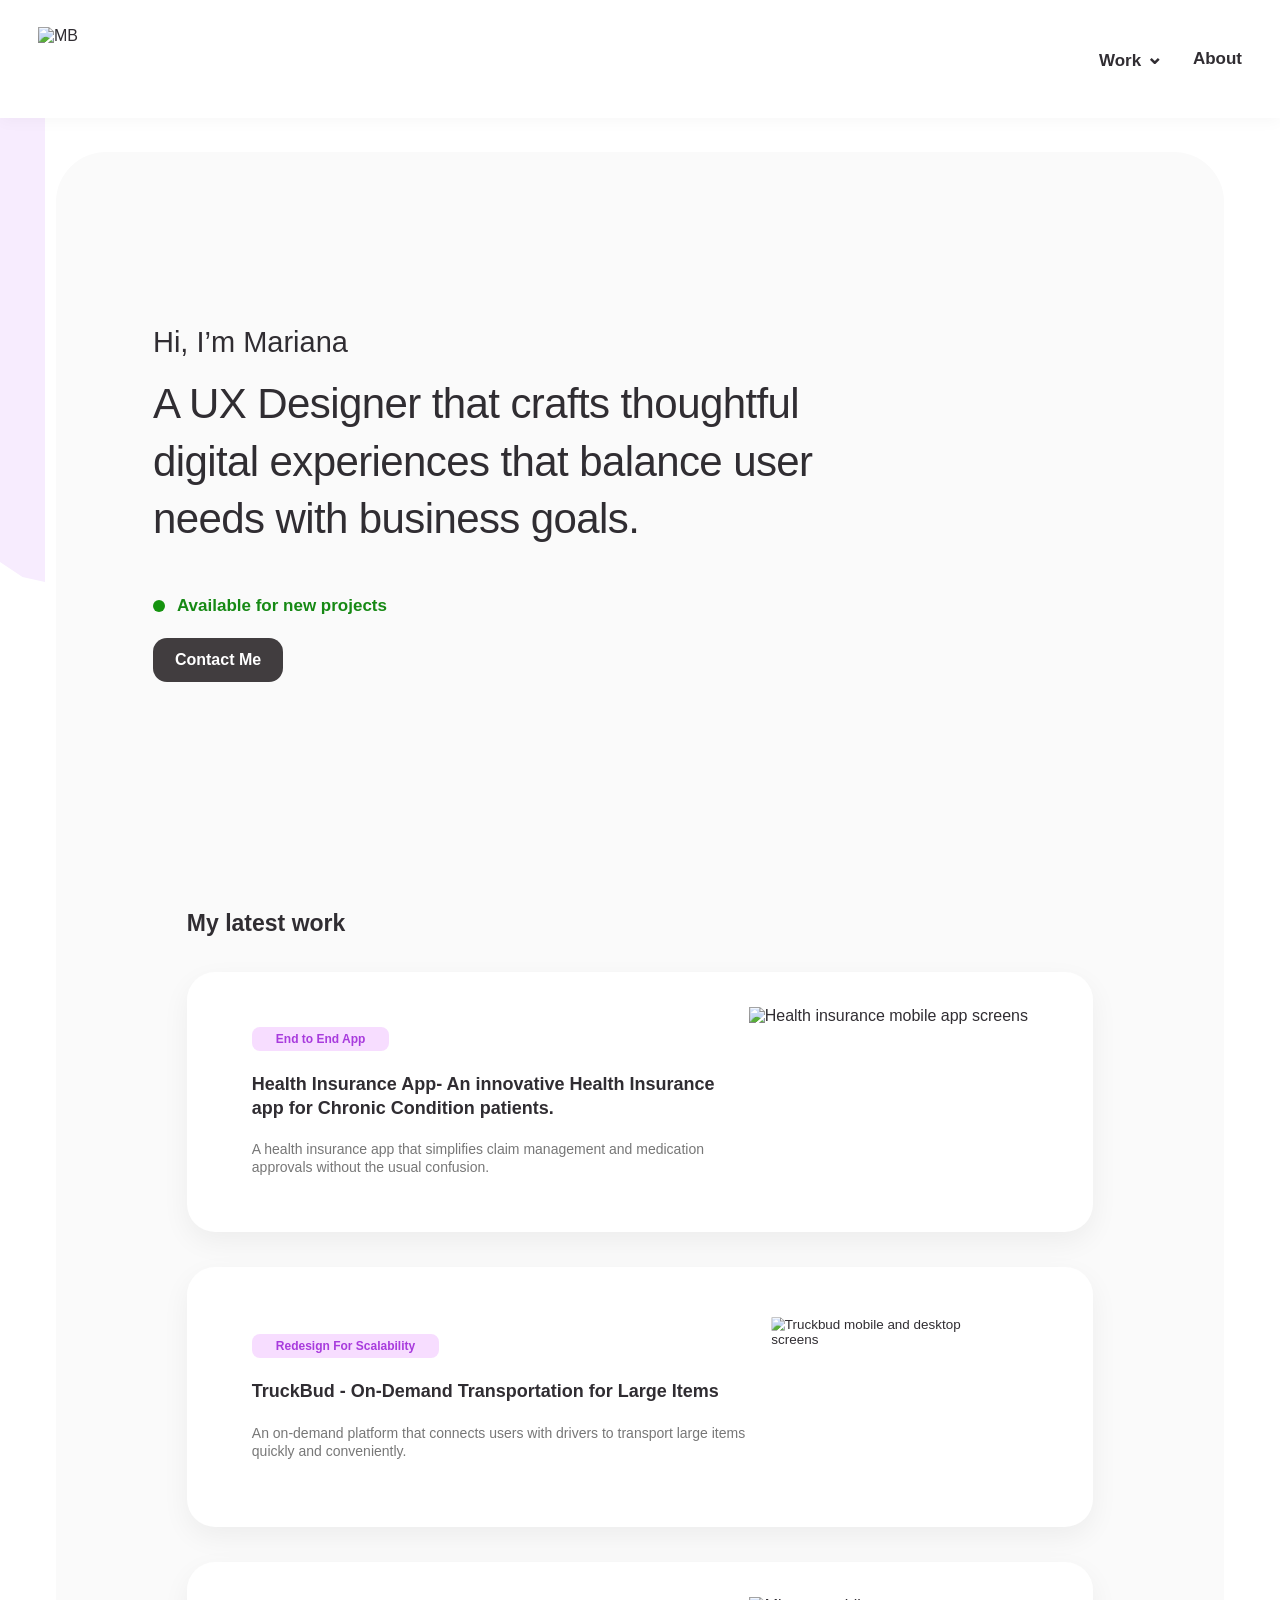
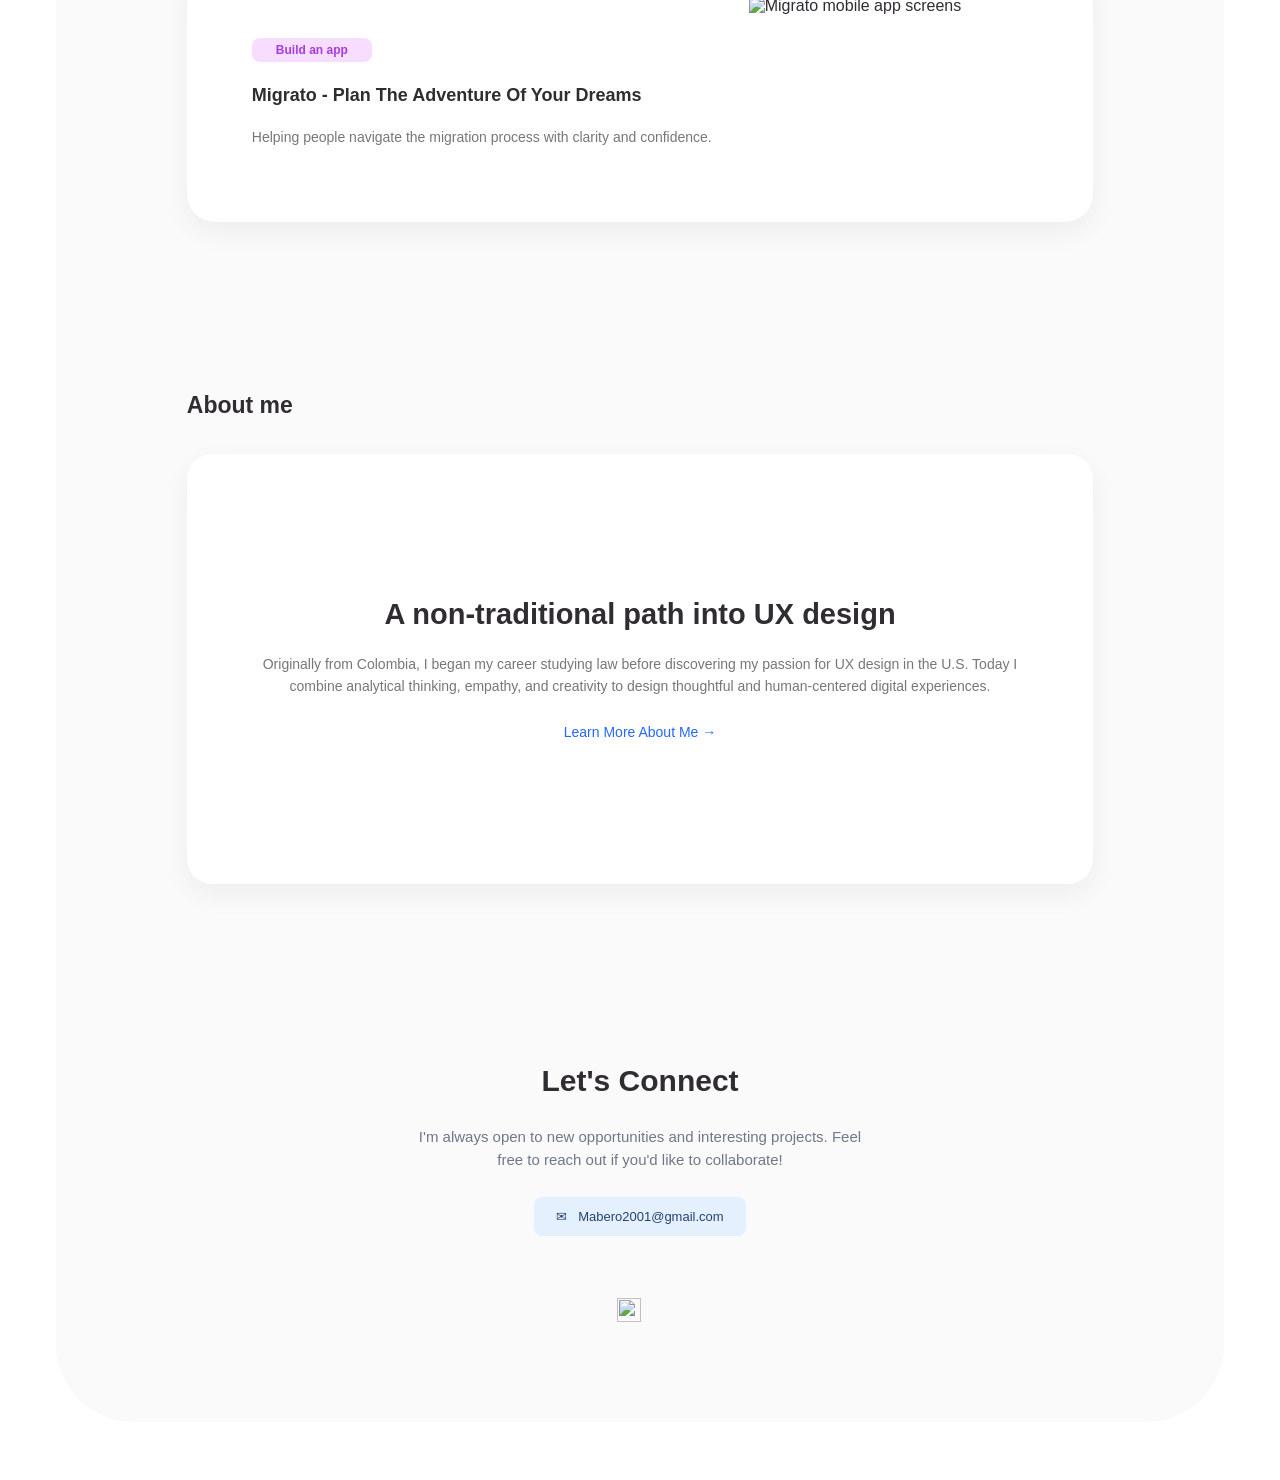
==== index.html @ a9498f26 "Add files via upload" ====
<!doctype html>
<html lang="en">
<head>
  <meta charset="utf-8">
  <meta name="viewport" content="width=device-width, initial-scale=1">
  <title>Mariana Bello | UX Designer</title>
  <link rel="stylesheet" href="preview.css?v=case-study-social-icons">
</head>
<body>
  <header class="header">
    <a href="preview.html" class="brand" aria-label="Mariana Bello home"><img src="assets/logo.png" alt="MB"></a>
    <nav class="nav" aria-label="Primary navigation">
      <div class="work-menu"><button type="button">Work <span>⌄</span></button><div class="dropdown"><a href="health.html">Health Insurance</a><a href="truckbud.html">Truckbud</a><a href="migrato.html">Migrato</a></div></div>
      <a href="about.html">About</a>
    </nav>
    <button class="mobile-toggle" aria-label="Open menu" aria-expanded="false"><span></span><span></span><span></span></button>
  </header>

  <main class="page-shell">
    <section class="hero">
      <div class="shape lavender"></div><div class="shape blue"></div><div class="shape orange"></div>
      <div class="hero-copy">
        <p>Hi, I’m Mariana</p>
        <h1 class="standard-headline">A UX Designer that crafts thoughtful<br class="desktop-headline-break"> digital experiences that balance user<br class="desktop-headline-break"> needs with business goals.</h1>
        <h1 class="full-width-headline">A UX Designer that crafts thoughtful digital<br>experiences that balance user needs with<br>business goals.</h1>
        <div class="available"><i></i>Available for new projects</div>
        <a class="primary-button" href="mailto:mabero2001@gmail.com">Contact Me</a>
      </div>
    </section>

    <section class="home-section work-section" id="work">
      <h2>My latest work</h2>
      <div class="project-stack">
        <a class="project-card" href="health.html"><div class="project-text"><span>End to End App</span><h3>Health Insurance App- An innovative Health Insurance app for Chronic Condition patients.</h3><p>A health insurance app that simplifies claim management and medication approvals without the usual confusion.</p></div><img src="assets/health-card.png?v=2" alt="Health insurance mobile app screens"></a>
        <a class="project-card" href="truckbud.html"><div class="project-text"><span>Redesign For Scalability</span><h3>TruckBud - On-Demand Transportation for Large Items</h3><p>An on-demand platform that connects users with drivers to transport large items quickly and conveniently.</p></div><img src="assets/truckbud-card.png?v=2" alt="Truckbud mobile and desktop screens"></a>
        <a class="project-card" href="migrato.html"><div class="project-text"><span>Build an app</span><h3>Migrato - Plan The Adventure Of Your Dreams</h3><p>Helping people navigate the migration process with clarity and confidence.</p></div><img src="assets/migrato-card.png?v=2" alt="Migrato mobile app screens"></a>
      </div>
    </section>

    <section class="home-section about-preview">
      <h2>About me</h2>
      <div class="about-preview-card"><h3>A non-traditional path into UX design</h3><p>Originally from Colombia, I began my career studying law before discovering my passion for UX design in the U.S. Today I combine analytical thinking, empathy, and creativity to design thoughtful and human-centered digital experiences.</p><a href="about.html">Learn More About Me <b>→</b></a></div>
    </section>

    <section class="connect" id="contact"><h2>Let's Connect</h2><p>I'm always open to new opportunities and interesting projects. Feel<br>free to reach out if you'd like to collaborate!</p><a href="mailto:mabero2001@gmail.com" class="email">✉ &nbsp; Mabero2001@gmail.com</a><div class="social"><a href="https://www.linkedin.com/in/mariana-bello-10333834a" target="_blank" rel="noopener" aria-label="LinkedIn"><img src="assets/social-linkedin.png" alt=""></a><a href="https://profile.indeed.com" target="_blank" rel="noopener" aria-label="Indeed"><img src="assets/social-indeed.png" alt=""></a></div></section>
  </main>
  <script src="site.js"></script>
</body>
</html>
---- preview.css ----
*{box-sizing:border-box;margin:0;padding:0}html{scroll-behavior:smooth}body{background:#fff;color:#302d32;font-family:Inter,-apple-system,BlinkMacSystemFont,"Segoe UI",sans-serif;-webkit-font-smoothing:antialiased}a{color:inherit;text-decoration:none}img{display:block;max-width:100%}button{color:inherit;font:inherit}
.header{align-items:center;background:#fff;box-shadow:0 3px 15px rgba(0,0,0,.035);display:flex;height:118px;justify-content:space-between;padding:0 max(38px,calc((100vw - 2800px)/2));position:relative;z-index:30}.brand img{height:64px;width:64px}.nav{align-items:center;display:flex;gap:30px}.nav>a,.work-menu>button{background:none;border:0;font-size:17px;font-weight:650}.work-menu{position:relative}.work-menu>button{cursor:pointer;padding:18px 0}.work-menu span{font-size:20px}.dropdown{background:#fff;border-radius:12px;box-shadow:0 14px 35px rgba(0,0,0,.11);display:grid;gap:3px;left:-20px;min-width:190px;opacity:0;padding:9px;pointer-events:none;position:absolute;top:54px;transform:translateY(-6px);transition:.2s}.dropdown a{border-radius:7px;font-size:14px;padding:10px 12px}.dropdown a:hover{background:#f7f7f7}.work-menu:hover .dropdown,.work-menu:focus-within .dropdown{opacity:1;pointer-events:auto;transform:none}.mobile-toggle{background:none;border:0;display:none;height:40px;padding:8px;width:40px}.mobile-toggle span{background:#302d32;display:block;height:2px;margin:5px 0;width:24px}
.page-shell{background:#fafafa;border-radius:0 0 78px 78px;margin:0 auto 58px;max-width:2890px;overflow:hidden;width:calc(100% - 112px)}.hero{height:730px;overflow:hidden;position:relative}.hero-copy{left:8.3%;max-width:1050px;position:absolute;top:174px;z-index:4}.hero-copy>p{font-size:29px;margin-bottom:16px}.hero h1{font-size:42px;font-weight:400;letter-spacing:-.6px;line-height:1.37;max-width:1030px}.available{align-items:center;color:#168914;display:flex;font-size:17px;font-weight:600;gap:12px;margin:48px 0 22px}.available i{background:#15930f;border-radius:50%;height:12px;width:12px}.primary-button{background:#413d3f;border-radius:14px;color:#fff;display:inline-block;font-size:16px;font-weight:600;padding:13px 22px}.shape{position:absolute}.lavender{background:#f4e7fa;border-radius:0 55% 58% 0/0 43% 60% 0;height:500px;left:-65px;top:0;width:420px}.blue{background:#e2e9fb;border-radius:55% 0 0 55%;height:430px;right:-55px;top:88px;width:310px}.orange{background:#ff8738;border-radius:45% 55% 37% 63%/34% 48% 52% 66%;height:290px;right:-8px;top:258px;transform:rotate(-11deg);width:205px;z-index:2}
.home-section{margin:0 auto;max-width:2410px;padding:0 11.2%}.home-section h2{font-size:23px;margin-bottom:35px}.work-section{padding-top:28px}.project-stack{display:grid;gap:46px}.project-card{align-items:center;background:#fff;border-radius:28px;box-shadow:0 10px 28px rgba(0,0,0,.055);display:grid;grid-template-columns:minmax(0,1fr) 36%;min-height:340px;overflow:hidden;padding:45px 65px;transition:transform .2s,box-shadow .2s}.project-card:hover{box-shadow:0 16px 35px rgba(0,0,0,.09);transform:translateY(-3px)}.project-text span{background:#f7ddff;border-radius:8px;color:#a83bdd;display:inline-block;font-size:12px;font-weight:600;margin-bottom:34px;padding:5px 24px}.project-text h3{font-size:18px;line-height:1.3;margin-bottom:26px;max-width:700px}.project-text p{color:#777;font-size:14px;line-height:1.3;max-width:660px}.project-card img{height:240px;justify-self:end;object-fit:contain;width:100%}.about-preview{padding-top:170px}.about-preview-card{align-items:center;background:#fff;border-radius:25px;box-shadow:0 10px 28px rgba(0,0,0,.055);display:flex;flex-direction:column;justify-content:center;min-height:430px;padding:60px;text-align:center}.about-preview-card h3{font-size:29px;margin-bottom:22px}.about-preview-card p{color:#777;font-size:14px;line-height:1.6;max-width:1000px}.about-preview-card a{color:#2468ff;font-size:14px;margin-top:27px}.connect{padding:180px 20px 100px;text-align:center}.connect h2{font-size:30px;margin-bottom:28px}.connect p{color:#6f7788;font-size:15px;line-height:1.5}.email{background:#e5f0ff;border-radius:8px;color:#23436f;display:inline-block;font-size:13px;margin:26px 0 55px;padding:12px 22px}.social{display:flex;gap:24px;justify-content:center}.social a{font-size:19px;font-weight:700}
.about-content{margin:0 auto;max-width:2600px;padding:85px 5.5% 0}.about-content h2{font-size:28px;margin-bottom:65px}.about-lead{font-size:27px!important;line-height:1.35!important;margin-bottom:62px!important;max-width:2500px}.about-content>p{font-size:17px;line-height:1.45;margin-bottom:65px}.photo-grid{display:grid;gap:24px;grid-template-columns:repeat(4,1fr);margin-top:95px}.photo-grid img{aspect-ratio:1;border-radius:17px;height:100%;object-fit:cover;width:100%}
.about-page .connect{padding-top:670px;padding-bottom:105px}
.case-page{background:#fff}.case-header{display:none}.case-page main{margin:0 auto;max-width:1440px}.case-board{height:auto;width:100%}
@media(max-width:1100px){.page-shell{border-radius:0 0 50px 50px;width:calc(100% - 42px)}.header{height:88px;padding:0 28px}.brand img{height:52px;width:52px}.hero{height:650px}.hero-copy{left:8%;max-width:720px;top:145px}.hero-copy>p{font-size:24px}.hero h1{font-size:34px}.lavender{height:430px;width:330px}.blue{height:350px;width:255px}.orange{height:230px;top:235px;width:165px}.project-card{grid-template-columns:minmax(0,1fr) 40%;padding:38px 44px}.home-section{padding-left:8%;padding-right:8%}.about-preview{padding-top:120px}.about-content{padding-top:70px}.about-lead{font-size:23px!important}.about-page .connect{padding-top:360px}}
@media(max-width:720px){body.nav-open{overflow:hidden}.header{height:74px;padding:0 19px}.brand img{height:46px;width:46px}.mobile-toggle{display:block;position:relative;z-index:32}.nav{align-items:center;background:#fff;flex-direction:column;gap:28px;inset:0;justify-content:center;opacity:0;pointer-events:none;position:fixed;transform:translateY(-10px);transition:.2s;z-index:31}.nav-open .nav{opacity:1;pointer-events:auto;transform:none}.nav>a,.work-menu>button{font-size:27px}.dropdown{display:none}.nav-open .mobile-toggle span:first-child{transform:translateY(7px) rotate(45deg)}.nav-open .mobile-toggle span:nth-child(2){opacity:0}.nav-open .mobile-toggle span:last-child{transform:translateY(-7px) rotate(-45deg)}.page-shell{border-radius:0 0 35px 35px;margin-bottom:25px;width:calc(100% - 20px)}.hero{height:670px}.hero-copy{left:7%;right:7%;top:260px}.hero-copy>p{font-size:20px;margin-bottom:13px}.hero h1{font-size:29px;line-height:1.3}.available{font-size:14px;margin:33px 0 19px}.primary-button{border-radius:11px;font-size:14px;padding:11px 18px}.lavender{height:245px;left:-65px;width:270px}.blue{height:215px;right:-80px;top:32px;width:190px}.orange{height:145px;right:-20px;top:115px;width:105px}.home-section{padding-left:6%;padding-right:6%}.home-section h2{font-size:20px;margin-bottom:22px}.project-stack{gap:22px}.project-card{display:flex;flex-direction:column-reverse;min-height:0;padding:26px 24px 32px}.project-card img{height:170px;margin-bottom:18px}.project-text span{margin-bottom:18px}.project-text h3{font-size:16px;margin-bottom:15px}.project-text p{font-size:13px}.about-preview{padding-top:90px}.about-preview-card{min-height:360px;padding:38px 24px}.about-preview-card h3{font-size:23px}.connect{padding:110px 20px 72px}.connect h2{font-size:26px}.connect p br{display:none}.about-content{padding:65px 7% 0}.about-content h2{font-size:24px;margin-bottom:42px}.about-lead{font-size:21px!important;margin-bottom:42px!important}.about-content>p{font-size:15px;margin-bottom:42px}.photo-grid{gap:10px;grid-template-columns:repeat(2,1fr);margin-top:55px}.about-page .connect{padding-top:130px}.case-header{height:58px;padding:0 18px}.case-header nav{gap:14px}.case-page main{overflow:hidden}.case-board{min-width:700px;transform-origin:top left;width:700px}.case-page main{height:calc(700px / var(--ratio, .08))}}
@media(max-width:720px){.case-page main{height:auto;overflow:visible}.case-board{min-width:0;transform:none;width:100%}}
.work-menu.work-open .dropdown{opacity:1;pointer-events:auto;transform:none}
.case-nav{height:0;left:50%;max-width:1440px;position:absolute;top:0;transform:translateX(-50%);width:100%;z-index:20}.case-logo-link{height:7vw;left:2%;max-height:100px;min-height:35px;position:absolute;top:0;width:8%}.case-work{left:74%;position:absolute;top:1.6vw}.case-work>button{color:transparent;height:4.8vw;max-height:70px;min-height:30px;padding:0;width:8.5vw}.case-work .dropdown{left:0;top:4.8vw}.case-about-link{height:4.8vw;left:82.2%;max-height:70px;min-height:30px;position:absolute;top:1.6vw;width:7.2vw}
@media(max-width:720px){.nav .work-menu.work-open .dropdown{display:grid;left:50%;top:52px;transform:translateX(-50%)}.case-work .dropdown{display:grid}}
.case-work .dropdown{left:auto;right:0}
.brand img{object-fit:contain;object-position:center}
.project-card img{align-self:center;justify-self:center;object-fit:contain;object-position:center}
.photo-frame{aspect-ratio:1;border-radius:14px;isolation:isolate;overflow:hidden;transform:translateZ(0);-webkit-mask-image:-webkit-radial-gradient(white,black)}.photo-grid .photo-frame img{border-radius:0;height:100%;object-fit:cover;object-position:center;width:100%}
.case-board{object-fit:contain;object-position:top center}
@media(max-width:720px){.project-card img{align-self:center;object-fit:contain;object-position:center}}
.project-card{height:260px;min-height:260px;padding:24px 65px}
.project-card:nth-child(2) img{transform:scale(.84);transform-origin:center}
@media(max-width:1100px){.project-card{padding:38px 44px}}
@media(max-width:720px){.project-card{padding:26px 24px 32px}}
@media(min-width:721px) and (max-width:1100px){.project-stack{gap:35px}.project-card{height:226px;min-height:226px;padding:20px 44px}.project-card img{height:170px}.project-card:nth-child(2) img{transform:scale(.84)}.project-text span{margin-bottom:20px}.project-text h3{margin-bottom:18px}}
@media(min-width:1101px){.project-stack{gap:35px}.project-card img{height:190px}.project-text span{margin-bottom:22px}.project-text h3{margin-bottom:20px}}
.case-board-wrap{position:relative}.prototype-hotspot{cursor:pointer;display:block;height:var(--h);left:var(--x);position:absolute;top:var(--y);width:var(--w);z-index:15}
.prototype-link-row{color:#4aa6df;font-family:Arial,sans-serif;font-size:clamp(6px,var(--font-size),30px);font-weight:400;isolation:isolate;left:var(--x);line-height:1.15;position:absolute;top:var(--y);white-space:nowrap;z-index:16}.prototype-link-row::before{background:#fff;bottom:-.7em;content:"";left:-.4em;position:absolute;right:-.4em;top:-.35em;z-index:-1}.prototype-link-row a{color:inherit;cursor:pointer;text-decoration:underline;text-decoration-thickness:auto;text-underline-offset:auto}
.prototype-link-row.preserve-figure::before{background:#e5f5f0;right:auto;width:11.5vw}
html,body{height:auto;min-height:100%;overflow-y:auto}body:not(.nav-open){overflow-y:auto!important}.page-shell{height:auto;max-height:none;position:relative}
.about-page .connect{padding-top:180px}
@media(max-width:720px){.about-page .connect{padding-top:130px}}
.header .work-menu>button span{position:relative;top:-2px}
@media(min-width:721px) and (max-width:1100px){
  .page-shell{border-radius:0 50px 50px 50px;margin-top:34px;overflow:visible}
  .page-shell .hero{border-radius:0 50px 0 0;height:600px;overflow:visible}
  .page-shell .hero-copy{left:8.4%;max-width:560px;top:121px}
  .page-shell .lavender{height:434px;left:-19px;top:-40px;width:315px}
  .page-shell .blue{height:375px;top:52px;width:200px}
  .page-shell .orange{height:257px;right:-55px;top:221px;transform:none;width:206px}
}
.page-shell .lavender{background:transparent url("assets/hero-lavender-original.png") center/100% 100% no-repeat;border-radius:0}
.page-shell .blue{background:transparent url("assets/hero-blue-smooth.png") center/100% 100% no-repeat;border-radius:0}
.page-shell .orange{background:transparent url("assets/hero-orange-original.png") center/100% 100% no-repeat;border-radius:0}
.page-shell .hero h1{font-weight:300}
@media(max-width:720px){.project-card{height:auto;min-height:0}}

/* Preserve the original hero artwork proportions at each responsive range. */
.page-shell,
.page-shell .hero{overflow:visible}
.page-shell .lavender,
.page-shell .blue,
.page-shell .orange{background-size:contain;transform:none}

@media(min-width:1600px){
  .page-shell .lavender{height:567px;left:-45px;top:-45px;width:420px}
  .page-shell .blue{height:525px;right:-52px;top:42px;width:280px}
  .page-shell .orange{height:262px;right:-42px;top:235px;width:210px}
}

@media(min-width:1101px) and (max-width:1599px){
  .page-shell .lavender{height:499px;left:-35px;top:-35px;width:370px}
  .page-shell .blue{height:431px;right:-110px;top:54px;width:230px}
  .page-shell .orange{height:231px;right:-95px;top:225px;width:185px}
}

@media(min-width:721px) and (max-width:1100px){
  .page-shell .blue{top:52px}
  .page-shell .orange{height:200px;right:-42px;top:248px;width:160px}
}

@media(max-width:720px){
  .page-shell .lavender{height:290px;left:-45px;top:-28px;width:215px}
  .page-shell .blue{height:234px;right:-35px;top:20px;width:125px}
  .page-shell .orange{height:125px;right:-28px;top:112px;width:100px}
}

.desktop-headline-break{display:none}
@media(min-width:1101px){.desktop-headline-break{display:block}}
.full-width-headline{display:none}
@media(min-width:1501px){.standard-headline{display:none}.full-width-headline{display:block}}

@media(min-width:1101px){
  .page-shell .blue{right:-56px}
  .page-shell .orange{height:254px;right:-90px;top:270px;width:204px}
}

@media(min-width:1920px){
  .page-shell .blue{height:600px;right:180px;top:16px;width:320px}
  .page-shell .orange{height:411px;right:-100px;top:358px;width:330px}
}

.social{align-items:flex-end;gap:22px}.social a{align-items:flex-end;display:flex;height:31px;justify-content:center}.social a:first-child img{height:24px;width:24px}.social a:last-child img{height:31px;width:auto}

@media(min-width:721px){
  .page-shell{border-top-left-radius:50px;border-top-right-radius:50px;margin-top:34px}
  .page-shell .lavender{transform:translateY(-34px)}
  .page-shell .lavender::before{background:#f7ecfe;clip-path:polygon(0 0,100% 0,100% 100%,75% 99%,50% 96%,25% 91%,0 84%);content:"";height:100%;position:absolute;right:calc(100% - 24px);top:0;width:90px}
}

.case-work{left:80.5%}
.case-about-link{left:89.5%}
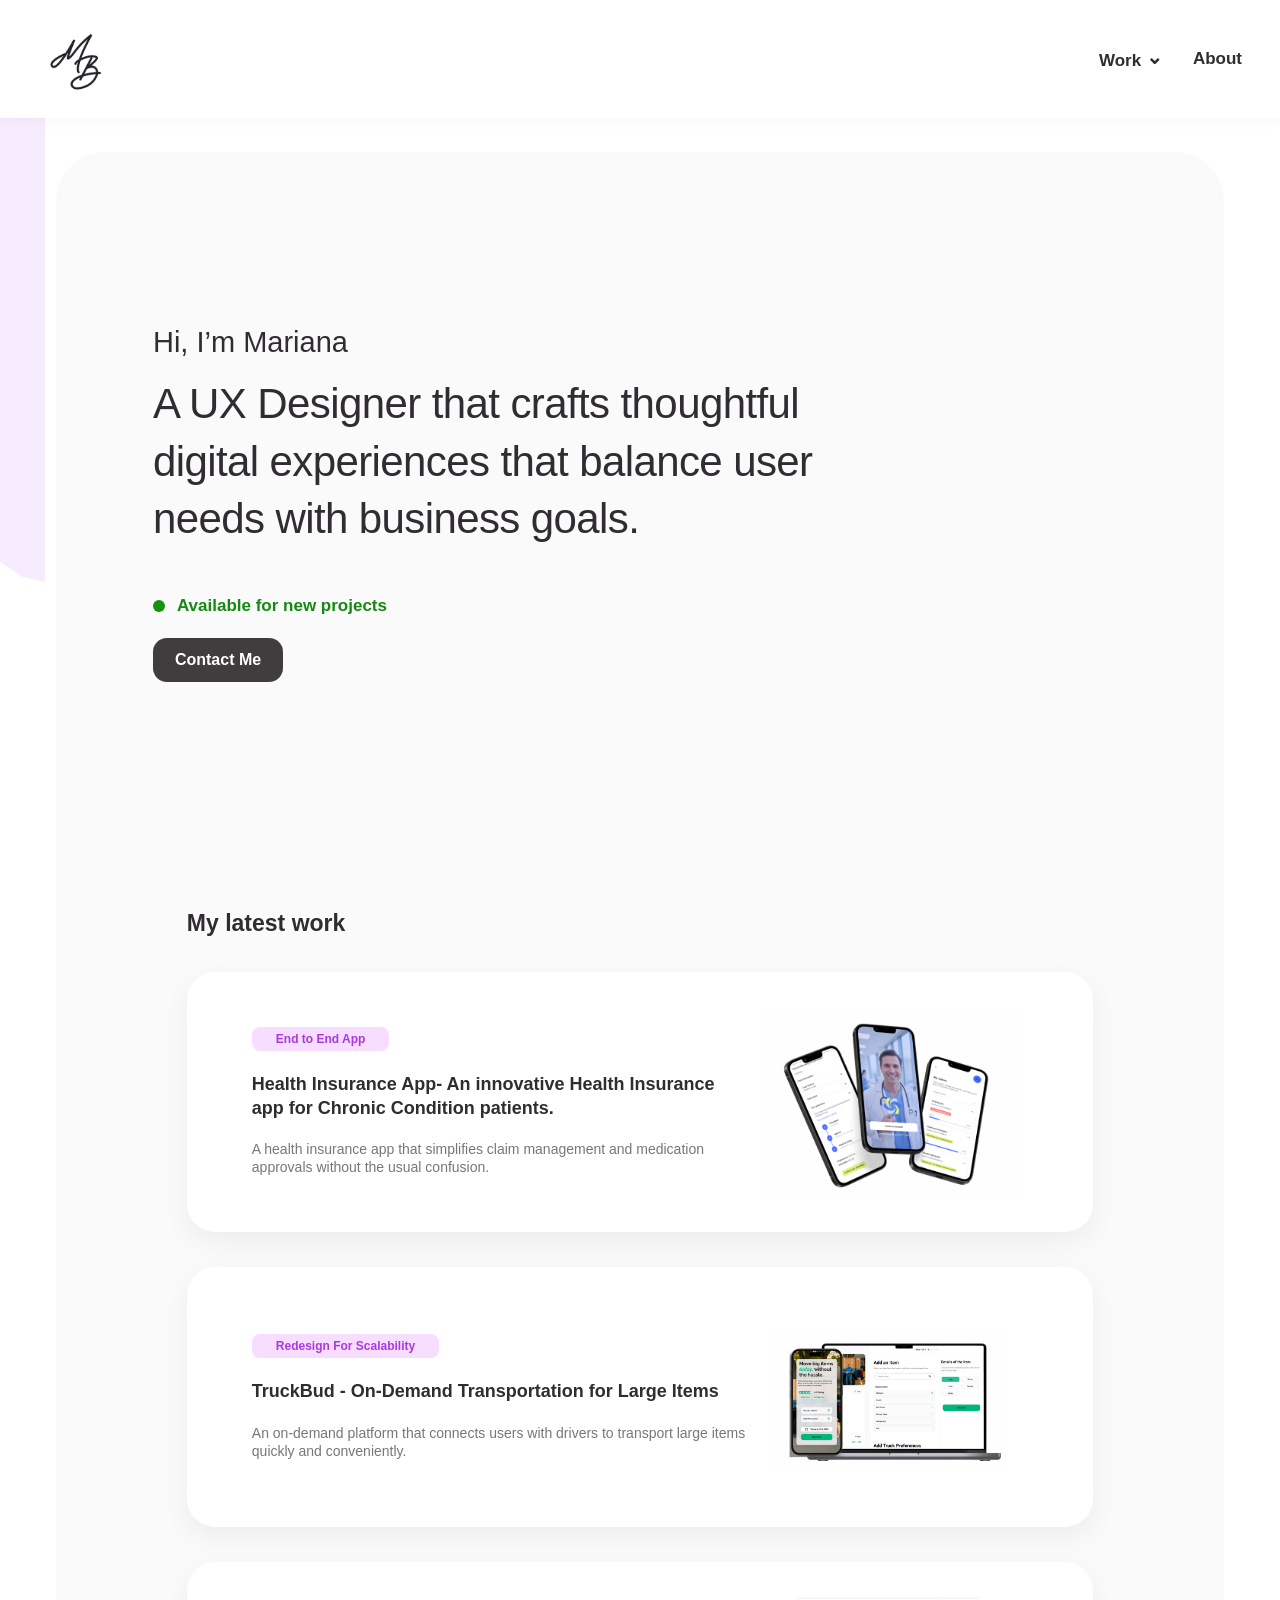
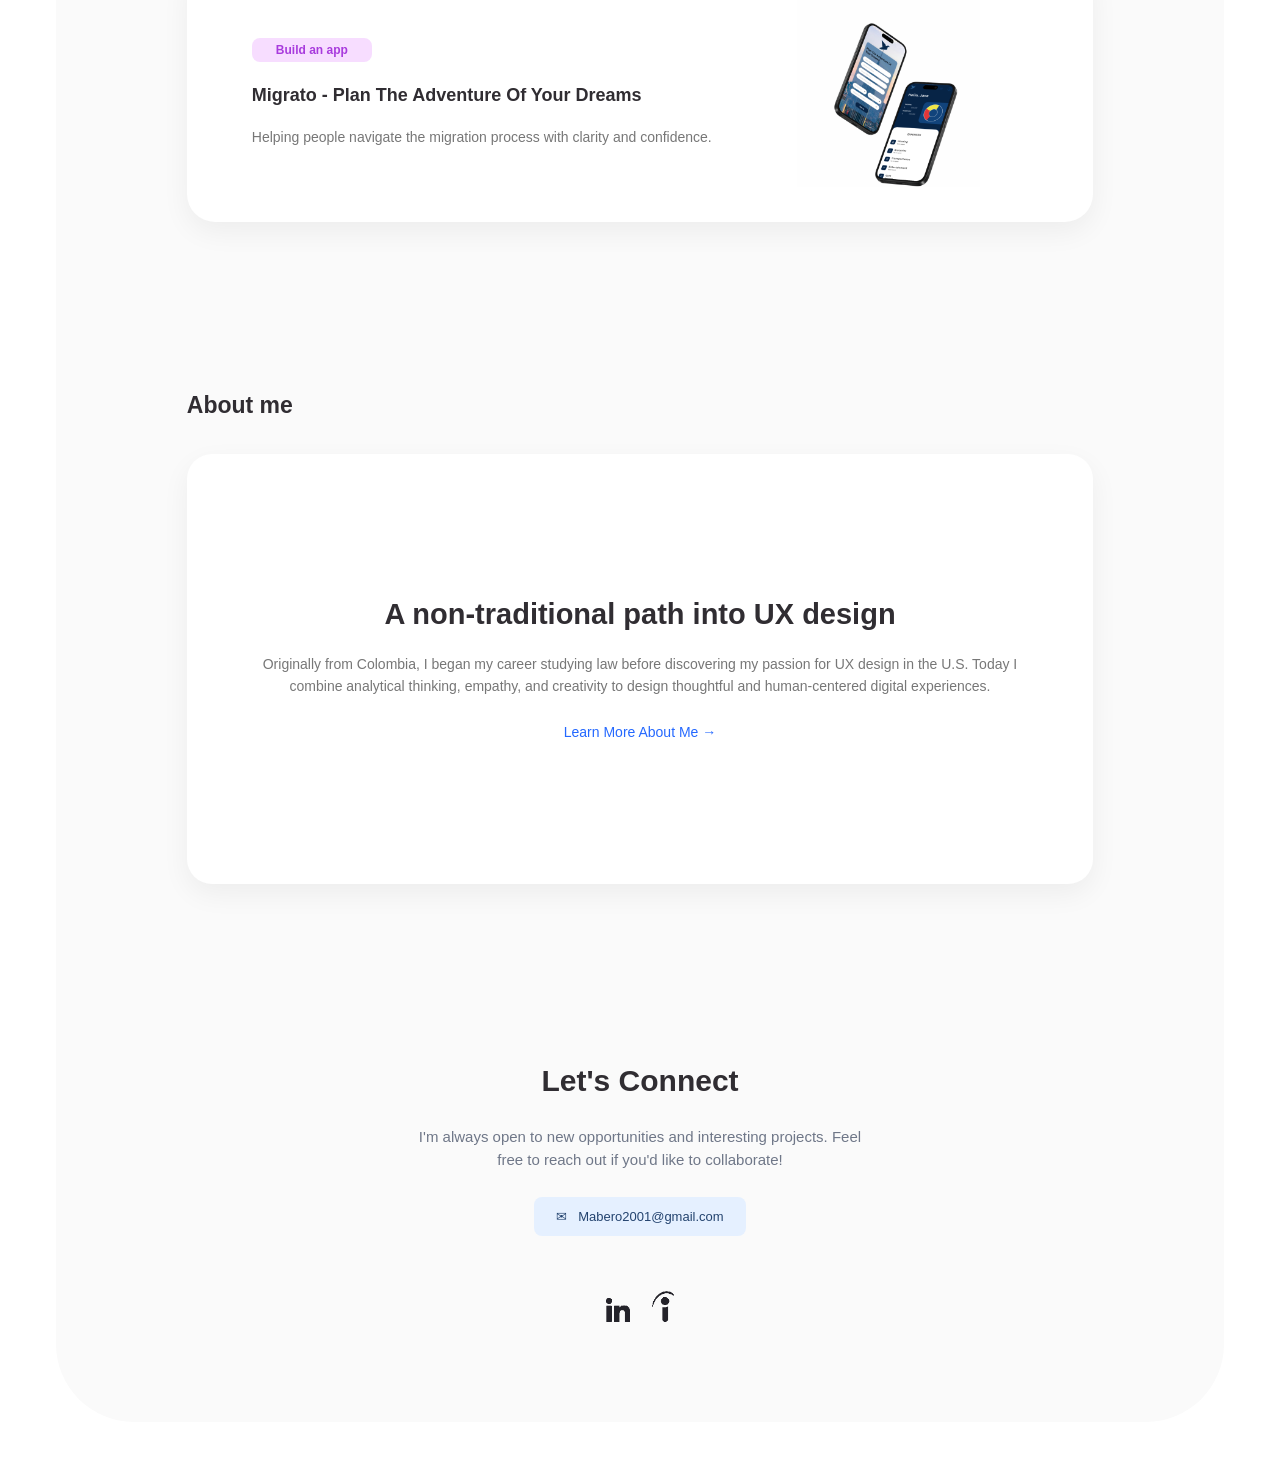
==== commit 77e8ee7f: "Update index.html" ====
--- a/index.html
+++ b/index.html
@@ -8,7 +8,7 @@
 </head>
 <body>
   <header class="header">
-    <a href="preview.html" class="brand" aria-label="Mariana Bello home"><img src="assets/logo.png" alt="MB"></a>
+    <a href="preview.html" class="brand" aria-label="Mariana Bello home"><img src="logo.png" alt="MB"></a>
     <nav class="nav" aria-label="Primary navigation">
       <div class="work-menu"><button type="button">Work <span>⌄</span></button><div class="dropdown"><a href="health.html">Health Insurance</a><a href="truckbud.html">Truckbud</a><a href="migrato.html">Migrato</a></div></div>
       <a href="about.html">About</a>
@@ -31,9 +31,9 @@
     <section class="home-section work-section" id="work">
       <h2>My latest work</h2>
       <div class="project-stack">
-        <a class="project-card" href="health.html"><div class="project-text"><span>End to End App</span><h3>Health Insurance App- An innovative Health Insurance app for Chronic Condition patients.</h3><p>A health insurance app that simplifies claim management and medication approvals without the usual confusion.</p></div><img src="assets/health-card.png?v=2" alt="Health insurance mobile app screens"></a>
-        <a class="project-card" href="truckbud.html"><div class="project-text"><span>Redesign For Scalability</span><h3>TruckBud - On-Demand Transportation for Large Items</h3><p>An on-demand platform that connects users with drivers to transport large items quickly and conveniently.</p></div><img src="assets/truckbud-card.png?v=2" alt="Truckbud mobile and desktop screens"></a>
-        <a class="project-card" href="migrato.html"><div class="project-text"><span>Build an app</span><h3>Migrato - Plan The Adventure Of Your Dreams</h3><p>Helping people navigate the migration process with clarity and confidence.</p></div><img src="assets/migrato-card.png?v=2" alt="Migrato mobile app screens"></a>
+        <a class="project-card" href="health.html"><div class="project-text"><span>End to End App</span><h3>Health Insurance App- An innovative Health Insurance app for Chronic Condition patients.</h3><p>A health insurance app that simplifies claim management and medication approvals without the usual confusion.</p></div><img src="health-card.png?v=2" alt="Health insurance mobile app screens"></a>
+        <a class="project-card" href="truckbud.html"><div class="project-text"><span>Redesign For Scalability</span><h3>TruckBud - On-Demand Transportation for Large Items</h3><p>An on-demand platform that connects users with drivers to transport large items quickly and conveniently.</p></div><img src="truckbud-card.png?v=2" alt="Truckbud mobile and desktop screens"></a>
+        <a class="project-card" href="migrato.html"><div class="project-text"><span>Build an app</span><h3>Migrato - Plan The Adventure Of Your Dreams</h3><p>Helping people navigate the migration process with clarity and confidence.</p></div><img src="migrato-card.png?v=2" alt="Migrato mobile app screens"></a>
       </div>
     </section>
 
@@ -42,7 +42,7 @@
       <div class="about-preview-card"><h3>A non-traditional path into UX design</h3><p>Originally from Colombia, I began my career studying law before discovering my passion for UX design in the U.S. Today I combine analytical thinking, empathy, and creativity to design thoughtful and human-centered digital experiences.</p><a href="about.html">Learn More About Me <b>→</b></a></div>
     </section>
 
-    <section class="connect" id="contact"><h2>Let's Connect</h2><p>I'm always open to new opportunities and interesting projects. Feel<br>free to reach out if you'd like to collaborate!</p><a href="mailto:mabero2001@gmail.com" class="email">✉ &nbsp; Mabero2001@gmail.com</a><div class="social"><a href="https://www.linkedin.com/in/mariana-bello-10333834a" target="_blank" rel="noopener" aria-label="LinkedIn"><img src="assets/social-linkedin.png" alt=""></a><a href="https://profile.indeed.com" target="_blank" rel="noopener" aria-label="Indeed"><img src="assets/social-indeed.png" alt=""></a></div></section>
+    <section class="connect" id="contact"><h2>Let's Connect</h2><p>I'm always open to new opportunities and interesting projects. Feel<br>free to reach out if you'd like to collaborate!</p><a href="mailto:mabero2001@gmail.com" class="email">✉ &nbsp; Mabero2001@gmail.com</a><div class="social"><a href="https://www.linkedin.com/in/mariana-bello-10333834a" target="_blank" rel="noopener" aria-label="LinkedIn"><img src="social-linkedin.png" alt=""></a><a href="https://profile.indeed.com" target="_blank" rel="noopener" aria-label="Indeed"><img src="social-indeed.png" alt=""></a></div></section>
   </main>
   <script src="site.js"></script>
 </body>
